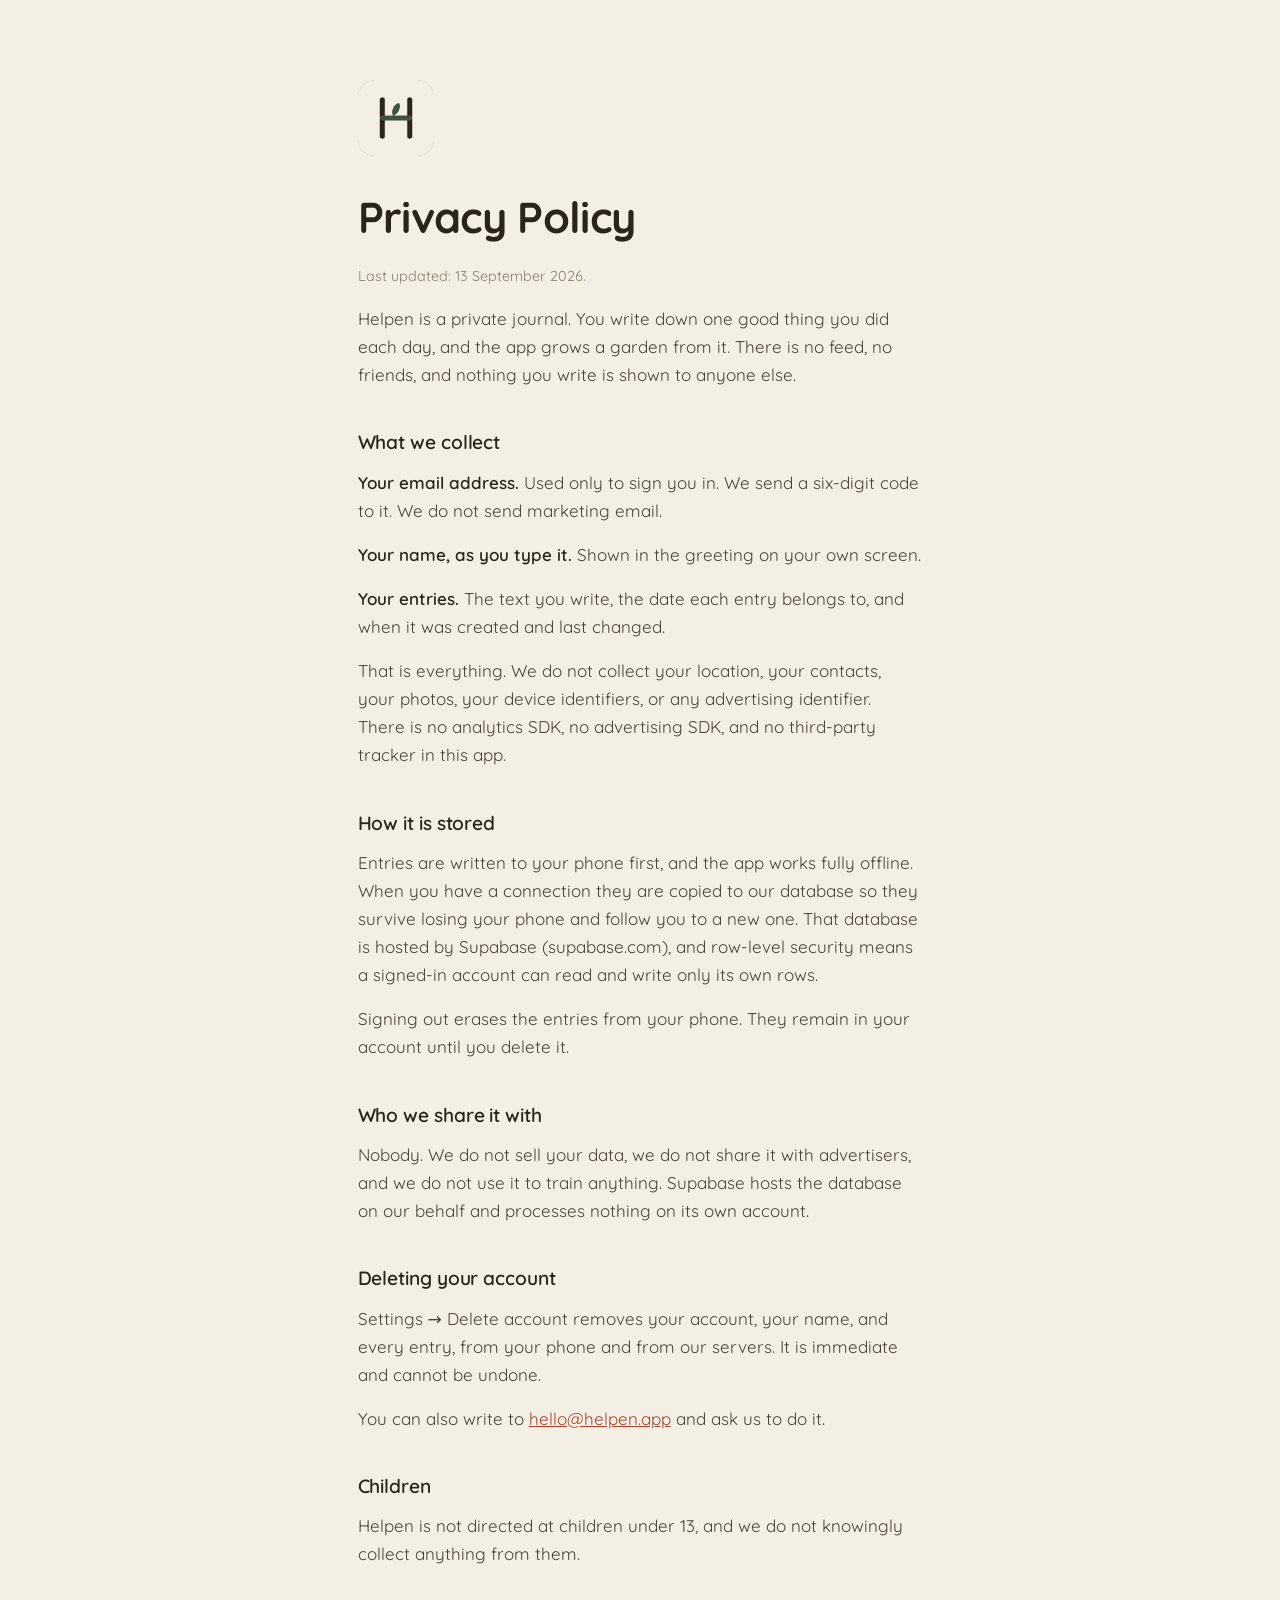
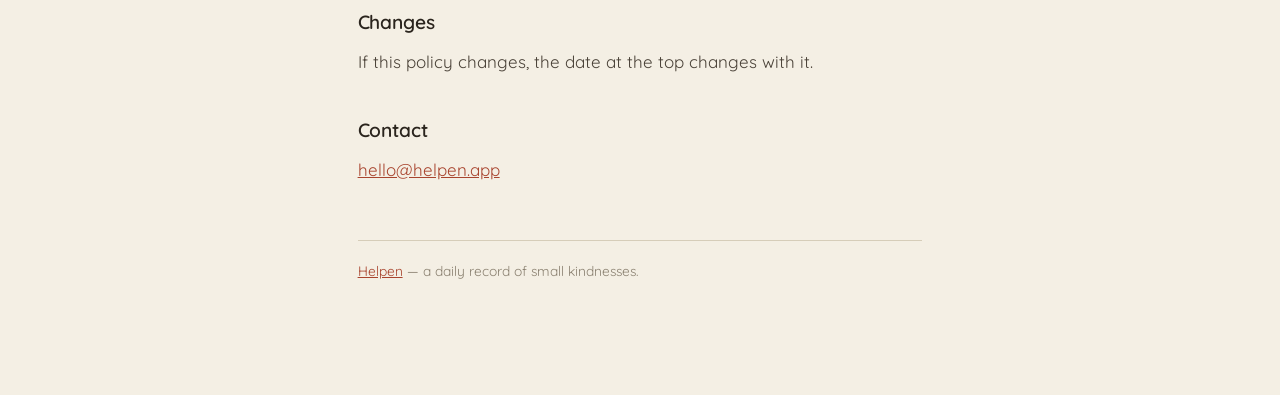
==== privacy.html @ 5cc7f186 "A page to land on, and the privacy policy the stores require Both set in the app's own palette and t" ====
<!doctype html>
<html lang="en">
<head>
<meta charset="utf-8">
<meta name="viewport" content="width=device-width,initial-scale=1">
<title>Privacy — Helpen</title>
<link rel="icon" href="logo.png">
<link rel="preconnect" href="https://fonts.googleapis.com">
<link rel="preconnect" href="https://fonts.gstatic.com" crossorigin>
<link rel="stylesheet" href="https://fonts.googleapis.com/css2?family=Quicksand:wght@400;500;600;700&display=swap">
<link rel="stylesheet" href="style.css">
</head>
<body>
<div class="wrap">
<img class="mark" src="logo.png" alt="Helpen">
<h1>Privacy Policy</h1>
<p><em>Last updated: 13 September 2026.</em></p>
<p>Helpen is a private journal. You write down one good thing you did each day, and the app grows a garden from it. There is no feed, no friends, and nothing you write is shown to anyone else.</p>
<h2>What we collect</h2>
<p><strong>Your email address.</strong> Used only to sign you in. We send a six-digit code to it. We do not send marketing email.</p>
<p><strong>Your name, as you type it.</strong> Shown in the greeting on your own screen.</p>
<p><strong>Your entries.</strong> The text you write, the date each entry belongs to, and when it was created and last changed.</p>
<p>That is everything. We do not collect your location, your contacts, your photos, your device identifiers, or any advertising identifier. There is no analytics SDK, no advertising SDK, and no third-party tracker in this app.</p>
<h2>How it is stored</h2>
<p>Entries are written to your phone first, and the app works fully offline. When you have a connection they are copied to our database so they survive losing your phone and follow you to a new one. That database is hosted by Supabase (supabase.com), and row-level security means a signed-in account can read and write only its own rows.</p>
<p>Signing out erases the entries from your phone. They remain in your account until you delete it.</p>
<h2>Who we share it with</h2>
<p>Nobody. We do not sell your data, we do not share it with advertisers, and we do not use it to train anything. Supabase hosts the database on our behalf and processes nothing on its own account.</p>
<h2>Deleting your account</h2>
<p>Settings → Delete account removes your account, your name, and every entry, from your phone and from our servers. It is immediate and cannot be undone.</p>
<p>You can also write to <a href="mailto:hello@helpen.app">hello@helpen.app</a> and ask us to do it.</p>
<h2>Children</h2>
<p>Helpen is not directed at children under 13, and we do not knowingly collect anything from them.</p>
<h2>Changes</h2>
<p>If this policy changes, the date at the top changes with it.</p>
<h2>Contact</h2>
<p><a href="mailto:hello@helpen.app">hello@helpen.app</a></p>
<p class="foot"><a href="./">Helpen</a> — a daily record of small kindnesses.</p>
</div>
</body>
</html>
---- style.css ----
/* Helpen's own palette, from src/lib/theme.ts */
:root{
  --page:#F4EFE4; --card:#FBF8F1; --ink:#2A241D; --soft:#4A4238;
  --muted:#8A8070; --rule:#D6CDB9; --accent:#A8442E; --stem:#3E5241;
}
*{box-sizing:border-box}
body{
  margin:0; background:var(--page); color:var(--ink);
  font-family:"Quicksand",ui-rounded,"Segoe UI",system-ui,sans-serif;
  font-size:17px; line-height:1.65; -webkit-font-smoothing:antialiased;
}
.wrap{max-width:38rem;margin:0 auto;padding:clamp(2.5rem,7vw,5rem) 1.35rem 6rem}
.mark{display:block;width:76px;height:76px;margin-bottom:1.6rem}
h1{font-size:clamp(2rem,6vw,2.7rem);font-weight:700;letter-spacing:-.015em;margin:0 0 .5rem;text-wrap:balance}
.tag{color:var(--soft);font-size:1.1rem;margin:0 0 2.5rem}
h2{font-size:1.2rem;font-weight:600;margin:2.4rem 0 .6rem;letter-spacing:-.005em}
p,li{color:var(--soft);margin:0 0 1rem}
strong{color:var(--ink);font-weight:600}
a{color:var(--accent)}
em{color:var(--muted);font-style:normal;font-size:.9rem}
hr{border:0;border-top:1px solid var(--rule);margin:2.5rem 0}
.foot{margin-top:3.5rem;padding-top:1.2rem;border-top:1px solid var(--rule);font-size:.86rem;color:var(--muted)}
@media (prefers-color-scheme:dark){
  :root{--page:#191510;--card:#221D16;--ink:#F0E8D9;--soft:#D8CFBE;--muted:#9A9080;--rule:#3B342A;--accent:#E08265;}
}
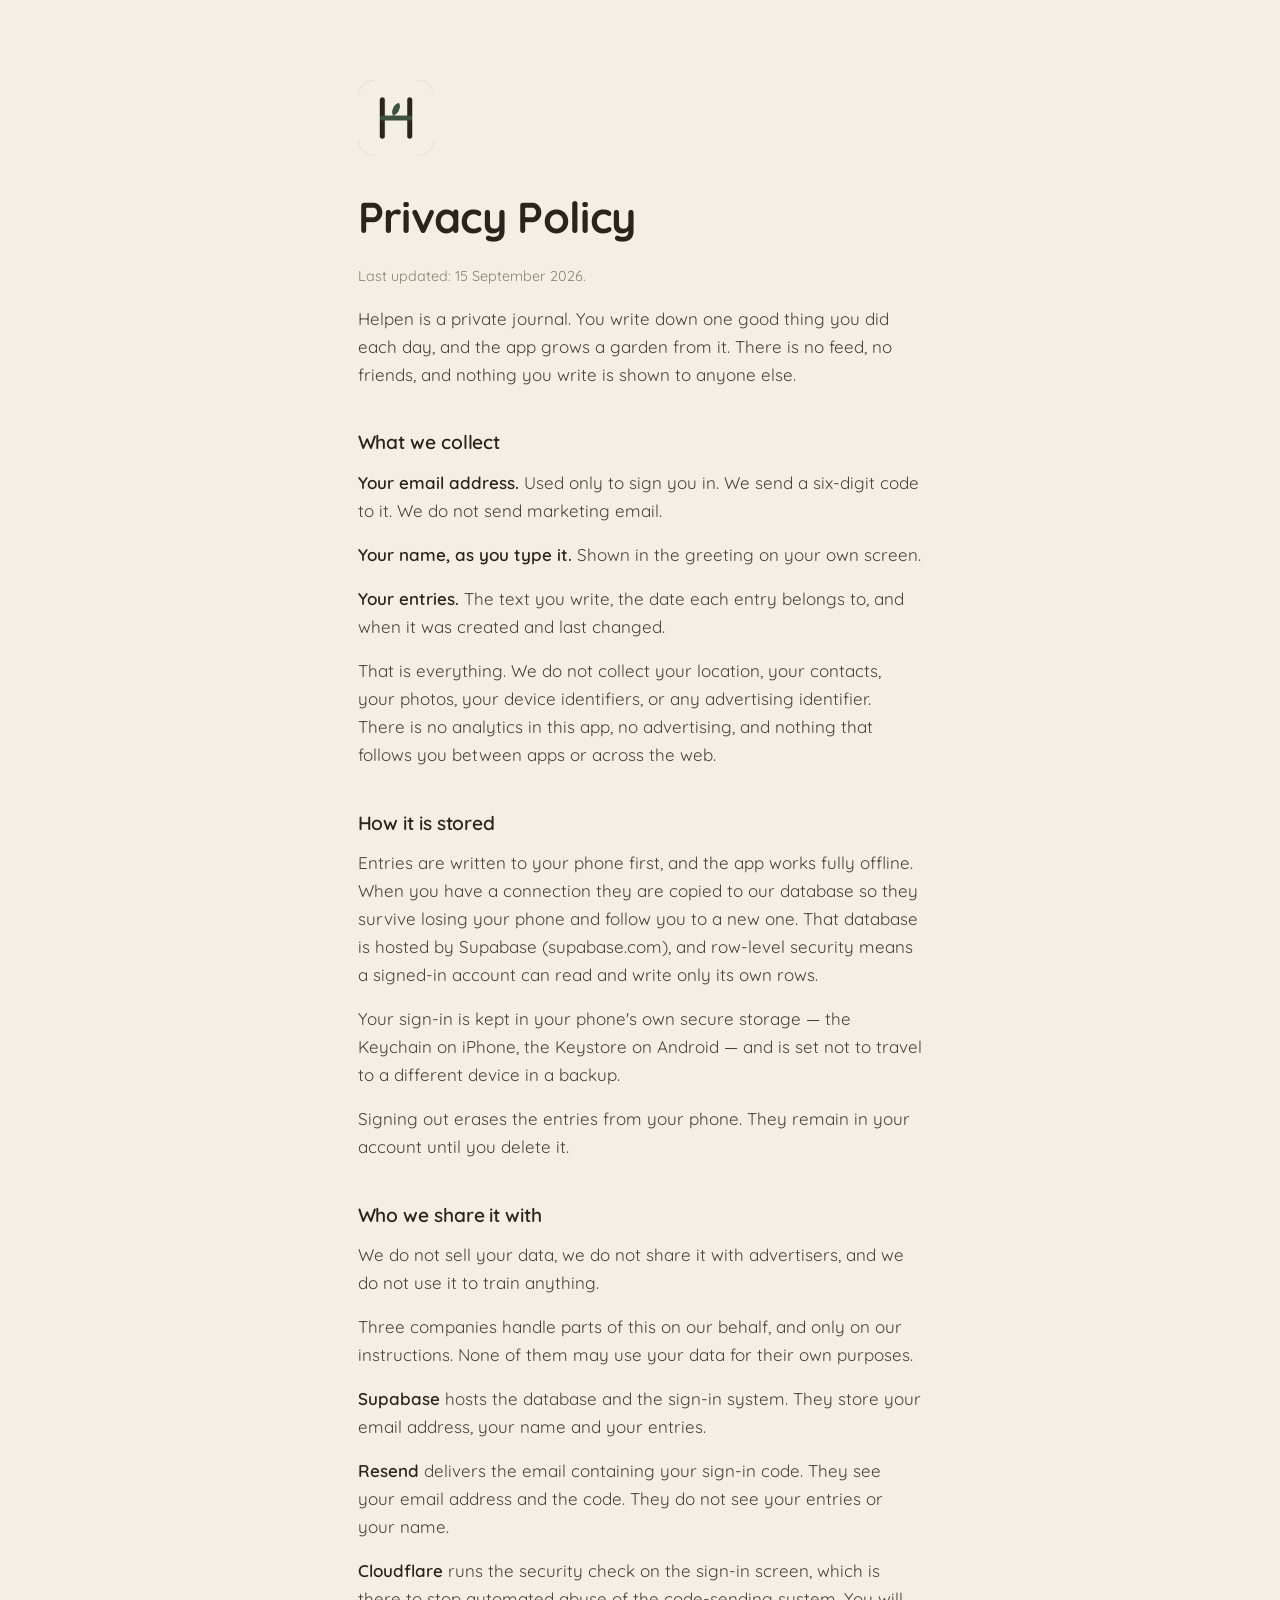
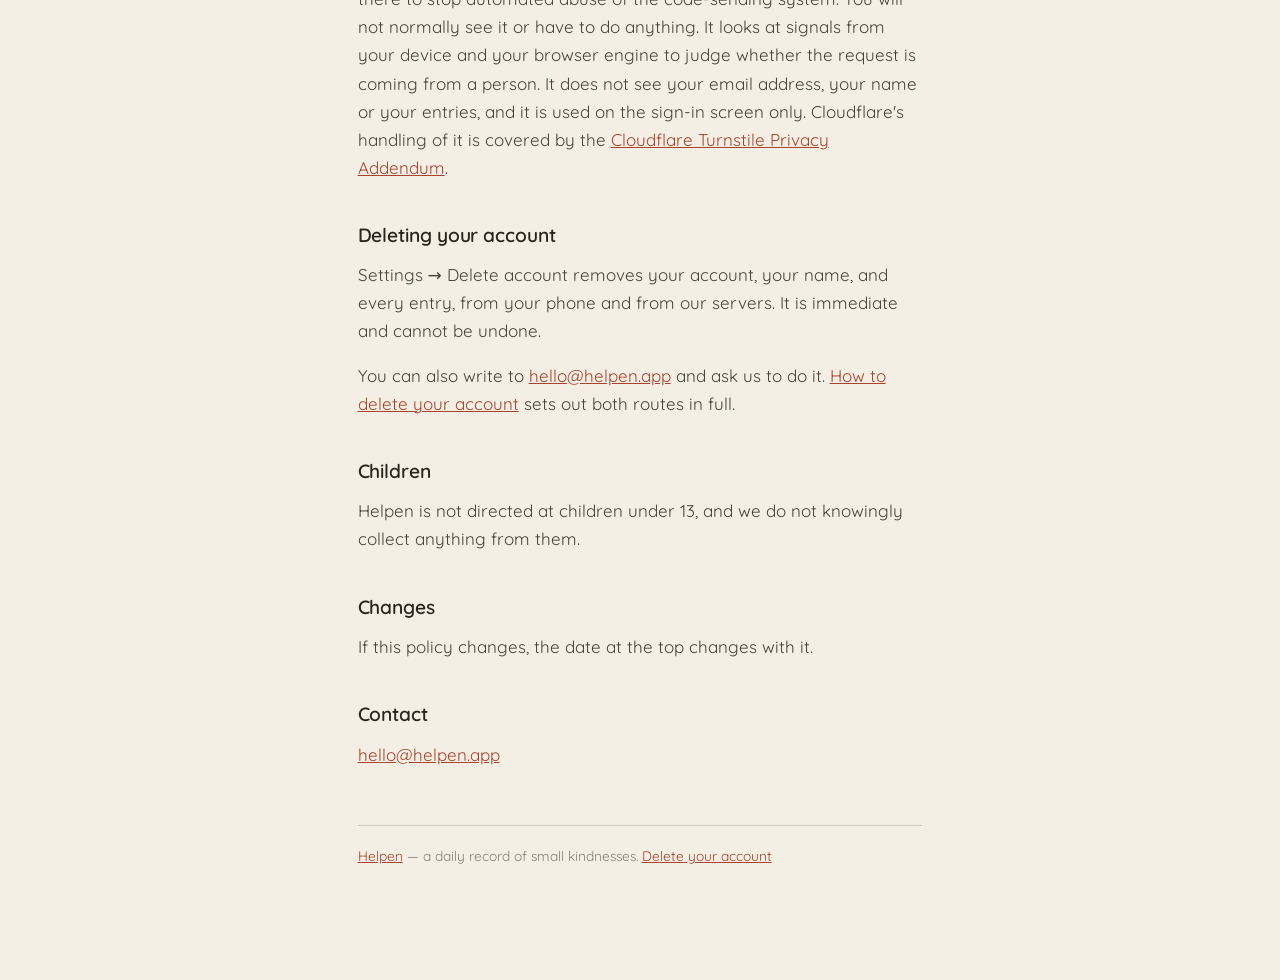
==== commit 5710b319: "Publish the account-deletion page, and bring the privacy policy up to date The live privacy page was" ====
--- a/privacy.html
+++ b/privacy.html
@@ -14,28 +14,33 @@
 <div class="wrap">
 <img class="mark" src="logo.png" alt="Helpen">
 <h1>Privacy Policy</h1>
-<p><em>Last updated: 13 September 2026.</em></p>
+<p><em>Last updated: 15 September 2026.</em></p>
 <p>Helpen is a private journal. You write down one good thing you did each day, and the app grows a garden from it. There is no feed, no friends, and nothing you write is shown to anyone else.</p>
 <h2>What we collect</h2>
 <p><strong>Your email address.</strong> Used only to sign you in. We send a six-digit code to it. We do not send marketing email.</p>
 <p><strong>Your name, as you type it.</strong> Shown in the greeting on your own screen.</p>
 <p><strong>Your entries.</strong> The text you write, the date each entry belongs to, and when it was created and last changed.</p>
-<p>That is everything. We do not collect your location, your contacts, your photos, your device identifiers, or any advertising identifier. There is no analytics SDK, no advertising SDK, and no third-party tracker in this app.</p>
+<p>That is everything. We do not collect your location, your contacts, your photos, your device identifiers, or any advertising identifier. There is no analytics in this app, no advertising, and nothing that follows you between apps or across the web.</p>
 <h2>How it is stored</h2>
 <p>Entries are written to your phone first, and the app works fully offline. When you have a connection they are copied to our database so they survive losing your phone and follow you to a new one. That database is hosted by Supabase (supabase.com), and row-level security means a signed-in account can read and write only its own rows.</p>
+<p>Your sign-in is kept in your phone's own secure storage — the Keychain on iPhone, the Keystore on Android — and is set not to travel to a different device in a backup.</p>
 <p>Signing out erases the entries from your phone. They remain in your account until you delete it.</p>
 <h2>Who we share it with</h2>
-<p>Nobody. We do not sell your data, we do not share it with advertisers, and we do not use it to train anything. Supabase hosts the database on our behalf and processes nothing on its own account.</p>
+<p>We do not sell your data, we do not share it with advertisers, and we do not use it to train anything.</p>
+<p>Three companies handle parts of this on our behalf, and only on our instructions. None of them may use your data for their own purposes.</p>
+<p><strong>Supabase</strong> hosts the database and the sign-in system. They store your email address, your name and your entries.</p>
+<p><strong>Resend</strong> delivers the email containing your sign-in code. They see your email address and the code. They do not see your entries or your name.</p>
+<p><strong>Cloudflare</strong> runs the security check on the sign-in screen, which is there to stop automated abuse of the code-sending system. You will not normally see it or have to do anything. It looks at signals from your device and your browser engine to judge whether the request is coming from a person. It does not see your email address, your name or your entries, and it is used on the sign-in screen only. Cloudflare's handling of it is covered by the <a href="https://www.cloudflare.com/turnstile-privacy-policy/">Cloudflare Turnstile Privacy Addendum</a>.</p>
 <h2>Deleting your account</h2>
 <p>Settings → Delete account removes your account, your name, and every entry, from your phone and from our servers. It is immediate and cannot be undone.</p>
-<p>You can also write to <a href="mailto:hello@helpen.app">hello@helpen.app</a> and ask us to do it.</p>
+<p>You can also write to <a href="mailto:hello@helpen.app">hello@helpen.app</a> and ask us to do it. <a href="delete.html">How to delete your account</a> sets out both routes in full.</p>
 <h2>Children</h2>
 <p>Helpen is not directed at children under 13, and we do not knowingly collect anything from them.</p>
 <h2>Changes</h2>
 <p>If this policy changes, the date at the top changes with it.</p>
 <h2>Contact</h2>
 <p><a href="mailto:hello@helpen.app">hello@helpen.app</a></p>
-<p class="foot"><a href="./">Helpen</a> — a daily record of small kindnesses.</p>
+<p class="foot"><a href="./">Helpen</a> — a daily record of small kindnesses. <a href="delete.html">Delete your account</a></p>
 </div>
 </body>
 </html>
